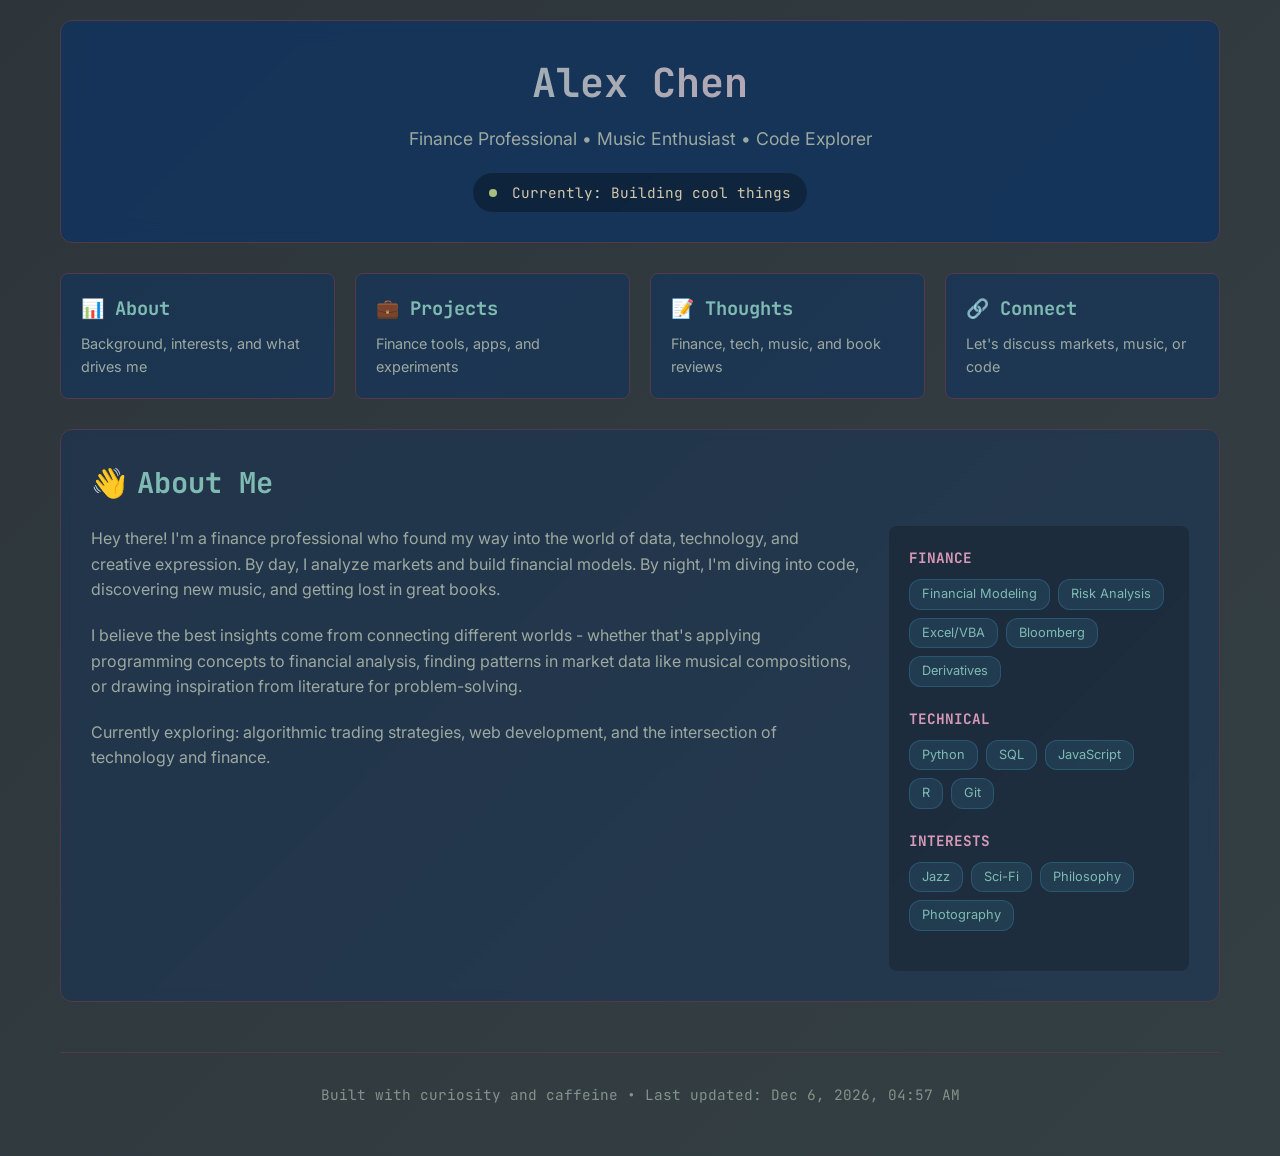
==== index.html @ 7d986c07 "Add files via upload initial test with HTML" ====
<!DOCTYPE html>

<html lang="en">
<head>
<meta charset="utf-8"/>
<meta content="width=device-width, initial-scale=1.0" name="viewport"/>
<title>Alex Chen • Digital Portfolio</title>
<style>
        @import url('https://fonts.googleapis.com/css2?family=JetBrains+Mono:wght@400;500;700&family=Inter:wght@300;400;500;600&display=swap');
        
        :root {
            --bg-primary: #2d353b;
            --bg-secondary: #343f44;
            --bg-card: #3d484d;
            --accent-blue: #7fbbb3;
            --accent-purple: #d699b6;
            --accent-green: #a7c080;
            --text-primary: #d3c6aa;
            --text-secondary: #9da9a0;
            --text-muted: #859289;
            --border: #543a48;
        }

        * {
            margin: 0;
            padding: 0;
            box-sizing: border-box;
        }

        body {
            font-family: 'Inter', sans-serif;
            background: linear-gradient(135deg, var(--bg-primary) 0%, var(--bg-secondary) 100%);
            color: var(--text-primary);
            line-height: 1.6;
            min-height: 100vh;
        }

        .container {
            max-width: 1200px;
            margin: 0 auto;
            padding: 20px;
        }

        .header {
            background: rgba(15, 52, 96, 0.8);
            backdrop-filter: blur(10px);
            border: 1px solid var(--border);
            border-radius: 12px;
            padding: 30px;
            margin-bottom: 30px;
            text-align: center;
            position: relative;
            overflow: hidden;
        }

        .header::before {
            content: '';
            position: absolute;
            top: 0;
            left: -100%;
            width: 100%;
            height: 2px;
            background: linear-gradient(90deg, transparent, var(--accent-blue), transparent);
            animation: scan 3s linear infinite;
        }

        @keyframes scan {
            0% { left: -100%; }
            100% { left: 100%; }
        }

        .header h1 {
            font-family: 'JetBrains Mono', monospace;
            font-size: 2.5rem;
            font-weight: 700;
            margin-bottom: 10px;
            background: linear-gradient(45deg, var(--accent-blue), var(--accent-purple));
            -webkit-background-clip: text;
            -webkit-text-fill-color: transparent;
            background-clip: text;
        }

        .tagline {
            font-size: 1.1rem;
            color: var(--text-secondary);
            margin-bottom: 20px;
        }

        .status-bar {
            display: inline-flex;
            align-items: center;
            gap: 15px;
            background: rgba(0, 0, 0, 0.3);
            padding: 8px 16px;
            border-radius: 20px;
            font-family: 'JetBrains Mono', monospace;
            font-size: 0.9rem;
        }

        .status-dot {
            width: 8px;
            height: 8px;
            border-radius: 50%;
            background: var(--accent-green);
            animation: pulse 2s infinite;
        }

        @keyframes pulse {
            0%, 100% { opacity: 1; }
            50% { opacity: 0.5; }
        }

        .nav-grid {
            display: grid;
            grid-template-columns: repeat(auto-fit, minmax(200px, 1fr));
            gap: 20px;
            margin-bottom: 30px;
        }

        .nav-card {
            background: rgba(15, 52, 96, 0.6);
            border: 1px solid var(--border);
            border-radius: 8px;
            padding: 20px;
            cursor: pointer;
            transition: all 0.3s ease;
            position: relative;
            overflow: hidden;
        }

        .nav-card::before {
            content: '';
            position: absolute;
            top: 0;
            left: 0;
            right: 0;
            height: 2px;
            background: var(--accent-blue);
            transform: scaleX(0);
            transition: transform 0.3s ease;
        }

        .nav-card:hover {
            transform: translateY(-2px);
            border-color: var(--accent-blue);
            box-shadow: 0 8px 25px rgba(79, 195, 247, 0.15);
        }

        .nav-card:hover::before {
            transform: scaleX(1);
        }

        .nav-card h3 {
            font-family: 'JetBrains Mono', monospace;
            color: var(--accent-blue);
            margin-bottom: 8px;
            display: flex;
            align-items: center;
            gap: 8px;
        }

        .nav-card p {
            color: var(--text-secondary);
            font-size: 0.9rem;
        }

        .content-section {
            background: rgba(15, 52, 96, 0.4);
            border: 1px solid var(--border);
            border-radius: 12px;
            padding: 30px;
            margin-bottom: 30px;
            backdrop-filter: blur(5px);
        }

        .section-title {
            font-family: 'JetBrains Mono', monospace;
            font-size: 1.8rem;
            color: var(--accent-blue);
            margin-bottom: 20px;
            display: flex;
            align-items: center;
            gap: 10px;
        }

        .about-grid {
            display: grid;
            grid-template-columns: 1fr 300px;
            gap: 30px;
            align-items: start;
        }

        .about-text {
            color: var(--text-secondary);
            margin-bottom: 20px;
        }

        .skills-section {
            background: rgba(0, 0, 0, 0.2);
            border-radius: 8px;
            padding: 20px;
        }

        .skills-category {
            margin-bottom: 20px;
        }

        .skills-category h4 {
            color: var(--accent-purple);
            font-family: 'JetBrains Mono', monospace;
            margin-bottom: 10px;
            font-size: 0.9rem;
        }

        .skill-tags {
            display: flex;
            flex-wrap: wrap;
            gap: 8px;
        }

        .skill-tag {
            background: rgba(79, 195, 247, 0.1);
            color: var(--accent-blue);
            padding: 4px 12px;
            border-radius: 12px;
            font-size: 0.8rem;
            border: 1px solid rgba(79, 195, 247, 0.2);
        }

        .projects-grid {
            display: grid;
            grid-template-columns: repeat(auto-fit, minmax(350px, 1fr));
            gap: 25px;
        }

        .project-card {
            background: rgba(0, 0, 0, 0.3);
            border: 1px solid var(--border);
            border-radius: 8px;
            padding: 25px;
            transition: all 0.3s ease;
            position: relative;
        }

        .project-card:hover {
            border-color: var(--accent-purple);
            transform: translateY(-3px);
            box-shadow: 0 10px 30px rgba(156, 39, 176, 0.1);
        }

        .project-header {
            display: flex;
            justify-content: space-between;
            align-items: flex-start;
            margin-bottom: 15px;
        }

        .project-title {
            font-family: 'JetBrains Mono', monospace;
            color: var(--text-primary);
            font-size: 1.2rem;
            margin-bottom: 5px;
        }

        .project-type {
            background: var(--accent-purple);
            color: white;
            padding: 2px 8px;
            border-radius: 4px;
            font-size: 0.7rem;
            font-weight: 500;
        }

        .project-desc {
            color: var(--text-secondary);
            margin-bottom: 15px;
            font-size: 0.95rem;
        }

        .project-tech {
            display: flex;
            flex-wrap: wrap;
            gap: 6px;
        }

        .tech-tag {
            background: rgba(76, 175, 80, 0.1);
            color: var(--accent-green);
            padding: 2px 8px;
            border-radius: 4px;
            font-size: 0.75rem;
            font-family: 'JetBrains Mono', monospace;
        }

        .blog-posts {
            display: flex;
            flex-direction: column;
            gap: 20px;
        }

        .blog-post {
            background: rgba(0, 0, 0, 0.2);
            border-left: 3px solid var(--accent-blue);
            padding: 20px;
            border-radius: 0 8px 8px 0;
            transition: all 0.3s ease;
        }

        .blog-post:hover {
            background: rgba(0, 0, 0, 0.3);
            border-left-color: var(--accent-purple);
        }

        .blog-meta {
            display: flex;
            justify-content: space-between;
            align-items: center;
            margin-bottom: 10px;
        }

        .blog-date {
            font-family: 'JetBrains Mono', monospace;
            color: var(--text-muted);
            font-size: 0.8rem;
        }

        .blog-category {
            background: rgba(79, 195, 247, 0.1);
            color: var(--accent-blue);
            padding: 2px 8px;
            border-radius: 4px;
            font-size: 0.7rem;
        }

        .blog-title {
            color: var(--text-primary);
            font-size: 1.1rem;
            margin-bottom: 8px;
        }

        .blog-excerpt {
            color: var(--text-secondary);
            font-size: 0.9rem;
        }

        .contact-grid {
            display: grid;
            grid-template-columns: repeat(auto-fit, minmax(250px, 1fr));
            gap: 20px;
        }

        .contact-card {
            background: rgba(0, 0, 0, 0.2);
            border: 1px solid var(--border);
            border-radius: 8px;
            padding: 20px;
            text-align: center;
            transition: all 0.3s ease;
        }

        .contact-card:hover {
            border-color: var(--accent-blue);
            transform: translateY(-2px);
        }

        .contact-icon {
            font-size: 2rem;
            margin-bottom: 10px;
        }

        .contact-card h4 {
            color: var(--accent-blue);
            margin-bottom: 8px;
        }

        .contact-card p {
            color: var(--text-secondary);
            font-size: 0.9rem;
        }

        .footer {
            text-align: center;
            padding: 30px;
            border-top: 1px solid var(--border);
            margin-top: 50px;
        }

        .footer-text {
            color: var(--text-muted);
            font-family: 'JetBrains Mono', monospace;
            font-size: 0.9rem;
        }

        .update-instructions {
            background: rgba(79, 195, 247, 0.05);
            border: 1px dashed var(--accent-blue);
            border-radius: 8px;
            padding: 20px;
            margin-top: 20px;
        }

        .update-instructions h4 {
            color: var(--accent-blue);
            margin-bottom: 10px;
            font-family: 'JetBrains Mono', monospace;
        }

        .update-instructions p {
            color: var(--text-secondary);
            font-size: 0.9rem;
            line-height: 1.5;
        }

        @media (max-width: 768px) {
            .header h1 {
                font-size: 2rem;
            }
            
            .about-grid {
                grid-template-columns: 1fr;
            }
            
            .nav-grid {
                grid-template-columns: 1fr;
            }
            
            .projects-grid {
                grid-template-columns: 1fr;
            }
            
            .contact-grid {
                grid-template-columns: 1fr;
            }
        }
    </style>
</head>
<body>
<div class="container">
<header class="header">
<h1>Alex Chen</h1>
<p class="tagline">Finance Professional • Music Enthusiast • Code Explorer</p>
<div class="status-bar">
<div class="status-dot"></div>
<span>Currently: Building cool things</span>
</div>
</header>
<nav class="nav-grid">
<div class="nav-card" onclick="showSection('about')">
<h3>📊 About</h3>
<p>Background, interests, and what drives me</p>
</div>
<div class="nav-card" onclick="showSection('projects')">
<h3>💼 Projects</h3>
<p>Finance tools, apps, and experiments</p>
</div>
<div class="nav-card" onclick="showSection('blog')">
<h3>📝 Thoughts</h3>
<p>Finance, tech, music, and book reviews</p>
</div>
<div class="nav-card" onclick="showSection('contact')">
<h3>🔗 Connect</h3>
<p>Let's discuss markets, music, or code</p>
</div>
</nav>
<section class="content-section" id="about">
<h2 class="section-title">
<span>👋</span> About Me
            </h2>
<div class="about-grid">
<div>
<p class="about-text">
                        Hey there! I'm a finance professional who found my way into the world of data, 
                        technology, and creative expression. By day, I analyze markets and build financial models. 
                        By night, I'm diving into code, discovering new music, and getting lost in great books.
                    </p>
<p class="about-text">
                        I believe the best insights come from connecting different worlds - whether that's 
                        applying programming concepts to financial analysis, finding patterns in market data 
                        like musical compositions, or drawing inspiration from literature for problem-solving.
                    </p>
<p class="about-text">
                        Currently exploring: algorithmic trading strategies, web development, 
                        and the intersection of technology and finance.
                    </p>
</div>
<div class="skills-section">
<div class="skills-category">
<h4>FINANCE</h4>
<div class="skill-tags">
<span class="skill-tag">Financial Modeling</span>
<span class="skill-tag">Risk Analysis</span>
<span class="skill-tag">Excel/VBA</span>
<span class="skill-tag">Bloomberg</span>
<span class="skill-tag">Derivatives</span>
</div>
</div>
<div class="skills-category">
<h4>TECHNICAL</h4>
<div class="skill-tags">
<span class="skill-tag">Python</span>
<span class="skill-tag">SQL</span>
<span class="skill-tag">JavaScript</span>
<span class="skill-tag">R</span>
<span class="skill-tag">Git</span>
</div>
</div>
<div class="skills-category">
<h4>INTERESTS</h4>
<div class="skill-tags">
<span class="skill-tag">Jazz</span>
<span class="skill-tag">Sci-Fi</span>
<span class="skill-tag">Philosophy</span>
<span class="skill-tag">Photography</span>
</div>
</div>
</div>
</div>
</section>
<section class="content-section" id="projects" style="display: none;">
<h2 class="section-title">
<span>🚀</span> Projects
            </h2>
<div class="projects-grid">
<div class="project-card">
<div class="project-header">
<div>
<h3 class="project-title">Portfolio Optimizer</h3>
<div class="project-type">FINANCE</div>
</div>
</div>
<p class="project-desc">
                        Modern portfolio theory implementation with Monte Carlo simulation. 
                        Helps optimize asset allocation based on risk tolerance and return expectations.
                    </p>
<div class="project-tech">
<span class="tech-tag">Python</span>
<span class="tech-tag">NumPy</span>
<span class="tech-tag">Pandas</span>
<span class="tech-tag">Plotly</span>
</div>
</div>
<div class="project-card">
<div class="project-header">
<div>
<h3 class="project-title">Market Sentiment Tracker</h3>
<div class="project-type">DATA</div>
</div>
</div>
<p class="project-desc">
                        Real-time sentiment analysis of financial news and social media. 
                        Correlates sentiment scores with market movements for trading insights.
                    </p>
<div class="project-tech">
<span class="tech-tag">Python</span>
<span class="tech-tag">NLP</span>
<span class="tech-tag">APIs</span>
<span class="tech-tag">Dashboard</span>
</div>
</div>
<div class="project-card">
<div class="project-header">
<div>
<h3 class="project-title">Reading List Manager</h3>
<div class="project-type">WEB</div>
</div>
</div>
<p class="project-desc">
                        Personal web app to track books, take notes, and discover new reads. 
                        Features reading progress tracking and personalized recommendations.
                    </p>
<div class="project-tech">
<span class="tech-tag">JavaScript</span>
<span class="tech-tag">Node.js</span>
<span class="tech-tag">MongoDB</span>
<span class="tech-tag">React</span>
</div>
</div>
</div>
<div class="update-instructions">
<h4>Adding New Projects</h4>
<p>
                    To add projects: Copy a project-card div, update the title, type, description, 
                    and tech tags. Consider adding GitHub links or live demo URLs. 
                    Use project types like FINANCE, DATA, WEB, MOBILE, etc.
                </p>
</div>
</section>
<section class="content-section" id="blog" style="display: none;">
<h2 class="section-title">
<span>💭</span> Recent Thoughts
            </h2>
<div class="blog-posts">
<a href="posts/post-1.html" style="text-decoration:none; color:inherit;"><article class="blog-post">
<div class="blog-meta">
<span class="blog-date">2024.01.15</span>
<span class="blog-category">FINANCE</span>
</div>
<h3 class="blog-title">The Algorithmic Symphony: Finding Music in Market Data</h3>
<p class="blog-excerpt">
                        Exploring the surprising parallels between musical composition and market analysis. 
                        How rhythm, harmony, and improvisation concepts apply to trading strategies...
                    </p>
</article></a>
<a href="posts/post-2.html" style="text-decoration:none; color:inherit;"><article class="blog-post">
<div class="blog-meta">
<span class="blog-date">2024.01.08</span>
<span class="blog-category">BOOKS</span>
</div>
<h3 class="blog-title">Book Review: "The Quants" by Scott Patterson</h3>
<p class="blog-excerpt">
                        A fascinating dive into the world of quantitative finance. Patterson masterfully 
                        chronicles how mathematical models revolutionized Wall Street...
                    </p>
</article></a>
<a href="posts/post-3.html" style="text-decoration:none; color:inherit;"><article class="blog-post">
<div class="blog-meta">
<span class="blog-date">2024.01.01</span>
<span class="blog-category">TECH</span>
</div>
<h3 class="blog-title">Learning to Code: A Finance Professional's Journey</h3>
<p class="blog-excerpt">
                        Reflections on transitioning from Excel macros to Python scripts. 
                        The challenges, breakthroughs, and unexpected joys of programming...
                    </p>
</article></a>
</div>
<div class="update-instructions">
<h4>Adding Blog Posts</h4>
<p>
                    To add posts: Copy a blog-post article, update the date, category, title, and excerpt. 
                    Use categories like FINANCE, TECH, BOOKS, MUSIC, etc. Consider linking to full articles 
                    on Medium, LinkedIn, or your own blog platform.
                </p>
</div>
</section>
<section class="content-section" id="contact" style="display: none;">
<h2 class="section-title">
<span>📬</span> Let's Connect
            </h2>
<p style="color: var(--text-secondary); margin-bottom: 30px; text-align: center;">
                Always interested in discussing markets, sharing book recommendations, 
                or collaborating on interesting projects.
            </p>
<div class="contact-grid">
<div class="contact-card">
<div class="contact-icon">💼</div>
<h4>LinkedIn</h4>
<p>Professional network and career updates</p>
</div>
<div class="contact-card">
<div class="contact-icon">🐙</div>
<h4>GitHub</h4>
<p>Code repositories and open source projects</p>
</div>
</div>
<div class="update-instructions">
<h4>Update Contact Links</h4>
<p>
                    Add your actual contact information by wrapping each contact-card in an anchor tag 
                    or adding click handlers. Replace placeholder text with your real profiles and 
                    contact methods.
                </p>
</div>
</section>
<footer class="footer">
<p class="footer-text">
                Built with curiosity and caffeine • Last updated: <span id="lastUpdated"></span>
</p>
</footer>
</div>
<script>
        function showSection(sectionName) {
            // Hide all sections
            const sections = document.querySelectorAll('.content-section');
            sections.forEach(section => {
                section.style.display = 'none';
            });
            
            // Show selected section
            document.getElementById(sectionName).style.display = 'block';
            
            // Update URL hash without scrolling
            history.pushState(null, null, `#${sectionName}`);
        }

        function updateTimestamp() {
            const now = new Date();
            const options = { 
                year: 'numeric', 
                month: 'short', 
                day: 'numeric',
                hour: '2-digit',
                minute: '2-digit'
            };
            document.getElementById('lastUpdated').textContent = now.toLocaleDateString('en-US', options);
        }

        // Initialize
        document.addEventListener('DOMContentLoaded', () => {
            updateTimestamp();
            
            // Show section based on URL hash or default to about
            const hash = window.location.hash.slice(1);
            const validSections = ['about', 'projects', 'blog', 'contact'];
            const section = validSections.includes(hash) ? hash : 'about';
            showSection(section);
        });

        // Handle browser back/forward
        window.addEventListener('popstate', () => {
            const hash = window.location.hash.slice(1);
            const validSections = ['about', 'projects', 'blog', 'contact'];
            const section = validSections.includes(hash) ? hash : 'about';
            showSection(section);
        });
    </script>
</body>
</html>
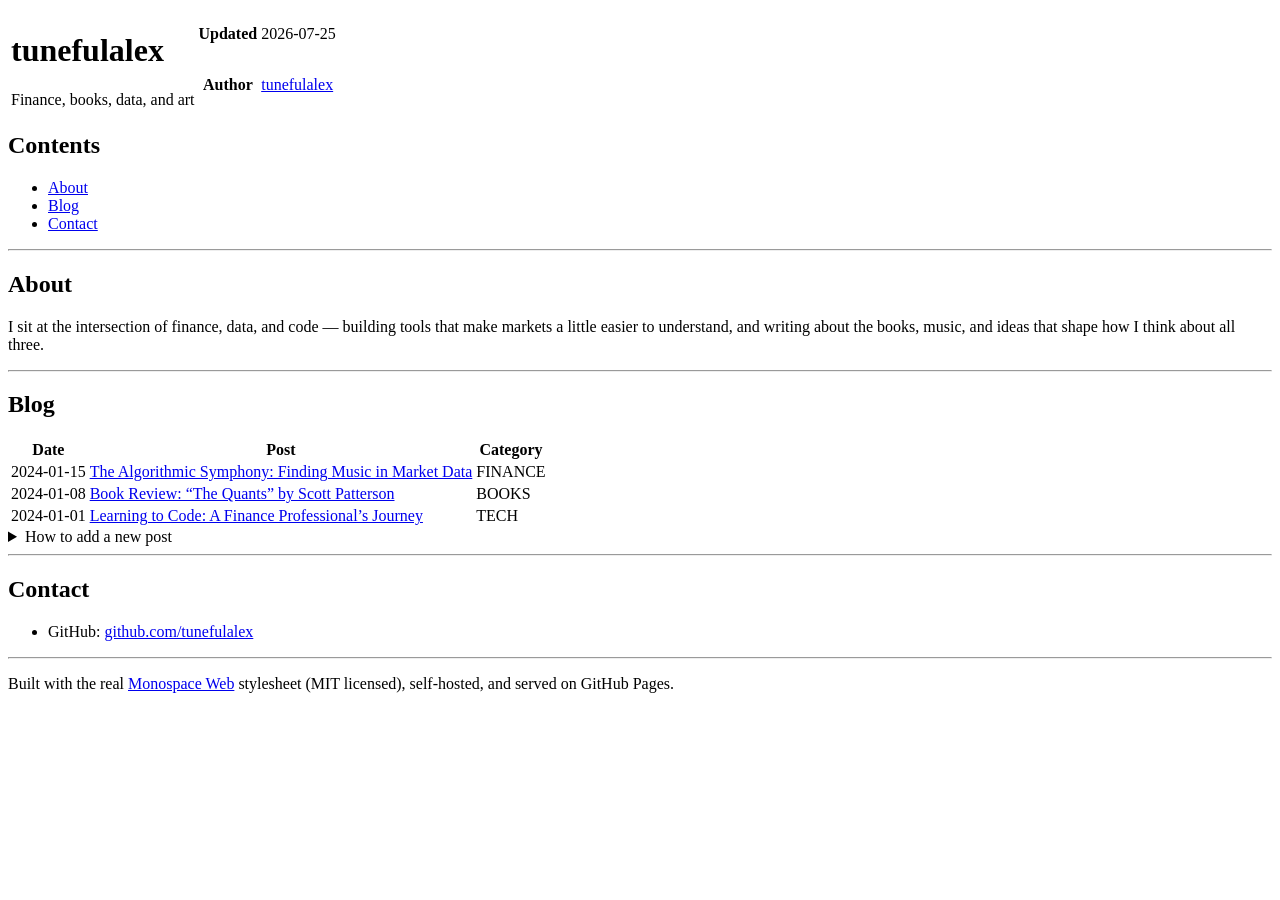
==== commit 74f2b926: "Add files via upload" ====
--- a/index.html
+++ b/index.html
@@ -1,718 +1,102 @@
-<!DOCTYPE html>
-
+<!doctype html>
 <html lang="en">
 <head>
-<meta charset="utf-8"/>
-<meta content="width=device-width, initial-scale=1.0" name="viewport"/>
-<title>Alex Chen • Digital Portfolio</title>
-<style>
-        @import url('https://fonts.googleapis.com/css2?family=JetBrains+Mono:wght@400;500;700&family=Inter:wght@300;400;500;600&display=swap');
-        
-        :root {
-            --bg-primary: #2d353b;
-            --bg-secondary: #343f44;
-            --bg-card: #3d484d;
-            --accent-blue: #7fbbb3;
-            --accent-purple: #d699b6;
-            --accent-green: #a7c080;
-            --text-primary: #d3c6aa;
-            --text-secondary: #9da9a0;
-            --text-muted: #859289;
-            --border: #543a48;
-        }
-
-        * {
-            margin: 0;
-            padding: 0;
-            box-sizing: border-box;
-        }
-
-        body {
-            font-family: 'Inter', sans-serif;
-            background: linear-gradient(135deg, var(--bg-primary) 0%, var(--bg-secondary) 100%);
-            color: var(--text-primary);
-            line-height: 1.6;
-            min-height: 100vh;
-        }
-
-        .container {
-            max-width: 1200px;
-            margin: 0 auto;
-            padding: 20px;
-        }
-
-        .header {
-            background: rgba(15, 52, 96, 0.8);
-            backdrop-filter: blur(10px);
-            border: 1px solid var(--border);
-            border-radius: 12px;
-            padding: 30px;
-            margin-bottom: 30px;
-            text-align: center;
-            position: relative;
-            overflow: hidden;
-        }
-
-        .header::before {
-            content: '';
-            position: absolute;
-            top: 0;
-            left: -100%;
-            width: 100%;
-            height: 2px;
-            background: linear-gradient(90deg, transparent, var(--accent-blue), transparent);
-            animation: scan 3s linear infinite;
-        }
-
-        @keyframes scan {
-            0% { left: -100%; }
-            100% { left: 100%; }
-        }
-
-        .header h1 {
-            font-family: 'JetBrains Mono', monospace;
-            font-size: 2.5rem;
-            font-weight: 700;
-            margin-bottom: 10px;
-            background: linear-gradient(45deg, var(--accent-blue), var(--accent-purple));
-            -webkit-background-clip: text;
-            -webkit-text-fill-color: transparent;
-            background-clip: text;
-        }
-
-        .tagline {
-            font-size: 1.1rem;
-            color: var(--text-secondary);
-            margin-bottom: 20px;
-        }
-
-        .status-bar {
-            display: inline-flex;
-            align-items: center;
-            gap: 15px;
-            background: rgba(0, 0, 0, 0.3);
-            padding: 8px 16px;
-            border-radius: 20px;
-            font-family: 'JetBrains Mono', monospace;
-            font-size: 0.9rem;
-        }
-
-        .status-dot {
-            width: 8px;
-            height: 8px;
-            border-radius: 50%;
-            background: var(--accent-green);
-            animation: pulse 2s infinite;
-        }
-
-        @keyframes pulse {
-            0%, 100% { opacity: 1; }
-            50% { opacity: 0.5; }
-        }
-
-        .nav-grid {
-            display: grid;
-            grid-template-columns: repeat(auto-fit, minmax(200px, 1fr));
-            gap: 20px;
-            margin-bottom: 30px;
-        }
-
-        .nav-card {
-            background: rgba(15, 52, 96, 0.6);
-            border: 1px solid var(--border);
-            border-radius: 8px;
-            padding: 20px;
-            cursor: pointer;
-            transition: all 0.3s ease;
-            position: relative;
-            overflow: hidden;
-        }
-
-        .nav-card::before {
-            content: '';
-            position: absolute;
-            top: 0;
-            left: 0;
-            right: 0;
-            height: 2px;
-            background: var(--accent-blue);
-            transform: scaleX(0);
-            transition: transform 0.3s ease;
-        }
-
-        .nav-card:hover {
-            transform: translateY(-2px);
-            border-color: var(--accent-blue);
-            box-shadow: 0 8px 25px rgba(79, 195, 247, 0.15);
-        }
-
-        .nav-card:hover::before {
-            transform: scaleX(1);
-        }
-
-        .nav-card h3 {
-            font-family: 'JetBrains Mono', monospace;
-            color: var(--accent-blue);
-            margin-bottom: 8px;
-            display: flex;
-            align-items: center;
-            gap: 8px;
-        }
-
-        .nav-card p {
-            color: var(--text-secondary);
-            font-size: 0.9rem;
-        }
-
-        .content-section {
-            background: rgba(15, 52, 96, 0.4);
-            border: 1px solid var(--border);
-            border-radius: 12px;
-            padding: 30px;
-            margin-bottom: 30px;
-            backdrop-filter: blur(5px);
-        }
-
-        .section-title {
-            font-family: 'JetBrains Mono', monospace;
-            font-size: 1.8rem;
-            color: var(--accent-blue);
-            margin-bottom: 20px;
-            display: flex;
-            align-items: center;
-            gap: 10px;
-        }
-
-        .about-grid {
-            display: grid;
-            grid-template-columns: 1fr 300px;
-            gap: 30px;
-            align-items: start;
-        }
-
-        .about-text {
-            color: var(--text-secondary);
-            margin-bottom: 20px;
-        }
-
-        .skills-section {
-            background: rgba(0, 0, 0, 0.2);
-            border-radius: 8px;
-            padding: 20px;
-        }
-
-        .skills-category {
-            margin-bottom: 20px;
-        }
-
-        .skills-category h4 {
-            color: var(--accent-purple);
-            font-family: 'JetBrains Mono', monospace;
-            margin-bottom: 10px;
-            font-size: 0.9rem;
-        }
-
-        .skill-tags {
-            display: flex;
-            flex-wrap: wrap;
-            gap: 8px;
-        }
-
-        .skill-tag {
-            background: rgba(79, 195, 247, 0.1);
-            color: var(--accent-blue);
-            padding: 4px 12px;
-            border-radius: 12px;
-            font-size: 0.8rem;
-            border: 1px solid rgba(79, 195, 247, 0.2);
-        }
-
-        .projects-grid {
-            display: grid;
-            grid-template-columns: repeat(auto-fit, minmax(350px, 1fr));
-            gap: 25px;
-        }
-
-        .project-card {
-            background: rgba(0, 0, 0, 0.3);
-            border: 1px solid var(--border);
-            border-radius: 8px;
-            padding: 25px;
-            transition: all 0.3s ease;
-            position: relative;
-        }
-
-        .project-card:hover {
-            border-color: var(--accent-purple);
-            transform: translateY(-3px);
-            box-shadow: 0 10px 30px rgba(156, 39, 176, 0.1);
-        }
-
-        .project-header {
-            display: flex;
-            justify-content: space-between;
-            align-items: flex-start;
-            margin-bottom: 15px;
-        }
-
-        .project-title {
-            font-family: 'JetBrains Mono', monospace;
-            color: var(--text-primary);
-            font-size: 1.2rem;
-            margin-bottom: 5px;
-        }
-
-        .project-type {
-            background: var(--accent-purple);
-            color: white;
-            padding: 2px 8px;
-            border-radius: 4px;
-            font-size: 0.7rem;
-            font-weight: 500;
-        }
-
-        .project-desc {
-            color: var(--text-secondary);
-            margin-bottom: 15px;
-            font-size: 0.95rem;
-        }
-
-        .project-tech {
-            display: flex;
-            flex-wrap: wrap;
-            gap: 6px;
-        }
-
-        .tech-tag {
-            background: rgba(76, 175, 80, 0.1);
-            color: var(--accent-green);
-            padding: 2px 8px;
-            border-radius: 4px;
-            font-size: 0.75rem;
-            font-family: 'JetBrains Mono', monospace;
-        }
-
-        .blog-posts {
-            display: flex;
-            flex-direction: column;
-            gap: 20px;
-        }
-
-        .blog-post {
-            background: rgba(0, 0, 0, 0.2);
-            border-left: 3px solid var(--accent-blue);
-            padding: 20px;
-            border-radius: 0 8px 8px 0;
-            transition: all 0.3s ease;
-        }
-
-        .blog-post:hover {
-            background: rgba(0, 0, 0, 0.3);
-            border-left-color: var(--accent-purple);
-        }
-
-        .blog-meta {
-            display: flex;
-            justify-content: space-between;
-            align-items: center;
-            margin-bottom: 10px;
-        }
-
-        .blog-date {
-            font-family: 'JetBrains Mono', monospace;
-            color: var(--text-muted);
-            font-size: 0.8rem;
-        }
-
-        .blog-category {
-            background: rgba(79, 195, 247, 0.1);
-            color: var(--accent-blue);
-            padding: 2px 8px;
-            border-radius: 4px;
-            font-size: 0.7rem;
-        }
-
-        .blog-title {
-            color: var(--text-primary);
-            font-size: 1.1rem;
-            margin-bottom: 8px;
-        }
-
-        .blog-excerpt {
-            color: var(--text-secondary);
-            font-size: 0.9rem;
-        }
-
-        .contact-grid {
-            display: grid;
-            grid-template-columns: repeat(auto-fit, minmax(250px, 1fr));
-            gap: 20px;
-        }
-
-        .contact-card {
-            background: rgba(0, 0, 0, 0.2);
-            border: 1px solid var(--border);
-            border-radius: 8px;
-            padding: 20px;
-            text-align: center;
-            transition: all 0.3s ease;
-        }
-
-        .contact-card:hover {
-            border-color: var(--accent-blue);
-            transform: translateY(-2px);
-        }
-
-        .contact-icon {
-            font-size: 2rem;
-            margin-bottom: 10px;
-        }
-
-        .contact-card h4 {
-            color: var(--accent-blue);
-            margin-bottom: 8px;
-        }
-
-        .contact-card p {
-            color: var(--text-secondary);
-            font-size: 0.9rem;
-        }
-
-        .footer {
-            text-align: center;
-            padding: 30px;
-            border-top: 1px solid var(--border);
-            margin-top: 50px;
-        }
-
-        .footer-text {
-            color: var(--text-muted);
-            font-family: 'JetBrains Mono', monospace;
-            font-size: 0.9rem;
-        }
-
-        .update-instructions {
-            background: rgba(79, 195, 247, 0.05);
-            border: 1px dashed var(--accent-blue);
-            border-radius: 8px;
-            padding: 20px;
-            margin-top: 20px;
-        }
-
-        .update-instructions h4 {
-            color: var(--accent-blue);
-            margin-bottom: 10px;
-            font-family: 'JetBrains Mono', monospace;
-        }
-
-        .update-instructions p {
-            color: var(--text-secondary);
-            font-size: 0.9rem;
-            line-height: 1.5;
-        }
-
-        @media (max-width: 768px) {
-            .header h1 {
-                font-size: 2rem;
-            }
-            
-            .about-grid {
-                grid-template-columns: 1fr;
-            }
-            
-            .nav-grid {
-                grid-template-columns: 1fr;
-            }
-            
-            .projects-grid {
-                grid-template-columns: 1fr;
-            }
-            
-            .contact-grid {
-                grid-template-columns: 1fr;
-            }
-        }
-    </style>
+  <meta charset="utf-8">
+  <meta name="viewport" content="width=device-width, initial-scale=1.0, user-scalable=yes">
+  <title>tunefulalex</title>
+  <link rel="stylesheet" href="vendor/reset.css">
+  <link rel="stylesheet" href="vendor/index.css">
 </head>
 <body>
-<div class="container">
-<header class="header">
-<h1>Alex Chen</h1>
-<p class="tagline">Finance Professional • Music Enthusiast • Code Explorer</p>
-<div class="status-bar">
-<div class="status-dot"></div>
-<span>Currently: Building cool things</span>
-</div>
-</header>
-<nav class="nav-grid">
-<div class="nav-card" onclick="showSection('about')">
-<h3>📊 About</h3>
-<p>Background, interests, and what drives me</p>
-</div>
-<div class="nav-card" onclick="showSection('projects')">
-<h3>💼 Projects</h3>
-<p>Finance tools, apps, and experiments</p>
-</div>
-<div class="nav-card" onclick="showSection('blog')">
-<h3>📝 Thoughts</h3>
-<p>Finance, tech, music, and book reviews</p>
-</div>
-<div class="nav-card" onclick="showSection('contact')">
-<h3>🔗 Connect</h3>
-<p>Let's discuss markets, music, or code</p>
-</div>
-</nav>
-<section class="content-section" id="about">
-<h2 class="section-title">
-<span>👋</span> About Me
-            </h2>
-<div class="about-grid">
-<div>
-<p class="about-text">
-                        Hey there! I'm a finance professional who found my way into the world of data, 
-                        technology, and creative expression. By day, I analyze markets and build financial models. 
-                        By night, I'm diving into code, discovering new music, and getting lost in great books.
-                    </p>
-<p class="about-text">
-                        I believe the best insights come from connecting different worlds - whether that's 
-                        applying programming concepts to financial analysis, finding patterns in market data 
-                        like musical compositions, or drawing inspiration from literature for problem-solving.
-                    </p>
-<p class="about-text">
-                        Currently exploring: algorithmic trading strategies, web development, 
-                        and the intersection of technology and finance.
-                    </p>
-</div>
-<div class="skills-section">
-<div class="skills-category">
-<h4>FINANCE</h4>
-<div class="skill-tags">
-<span class="skill-tag">Financial Modeling</span>
-<span class="skill-tag">Risk Analysis</span>
-<span class="skill-tag">Excel/VBA</span>
-<span class="skill-tag">Bloomberg</span>
-<span class="skill-tag">Derivatives</span>
-</div>
-</div>
-<div class="skills-category">
-<h4>TECHNICAL</h4>
-<div class="skill-tags">
-<span class="skill-tag">Python</span>
-<span class="skill-tag">SQL</span>
-<span class="skill-tag">JavaScript</span>
-<span class="skill-tag">R</span>
-<span class="skill-tag">Git</span>
-</div>
-</div>
-<div class="skills-category">
-<h4>INTERESTS</h4>
-<div class="skill-tags">
-<span class="skill-tag">Jazz</span>
-<span class="skill-tag">Sci-Fi</span>
-<span class="skill-tag">Philosophy</span>
-<span class="skill-tag">Photography</span>
-</div>
-</div>
-</div>
-</div>
-</section>
-<section class="content-section" id="projects" style="display: none;">
-<h2 class="section-title">
-<span>🚀</span> Projects
-            </h2>
-<div class="projects-grid">
-<div class="project-card">
-<div class="project-header">
-<div>
-<h3 class="project-title">Portfolio Optimizer</h3>
-<div class="project-type">FINANCE</div>
-</div>
-</div>
-<p class="project-desc">
-                        Modern portfolio theory implementation with Monte Carlo simulation. 
-                        Helps optimize asset allocation based on risk tolerance and return expectations.
-                    </p>
-<div class="project-tech">
-<span class="tech-tag">Python</span>
-<span class="tech-tag">NumPy</span>
-<span class="tech-tag">Pandas</span>
-<span class="tech-tag">Plotly</span>
-</div>
-</div>
-<div class="project-card">
-<div class="project-header">
-<div>
-<h3 class="project-title">Market Sentiment Tracker</h3>
-<div class="project-type">DATA</div>
-</div>
-</div>
-<p class="project-desc">
-                        Real-time sentiment analysis of financial news and social media. 
-                        Correlates sentiment scores with market movements for trading insights.
-                    </p>
-<div class="project-tech">
-<span class="tech-tag">Python</span>
-<span class="tech-tag">NLP</span>
-<span class="tech-tag">APIs</span>
-<span class="tech-tag">Dashboard</span>
-</div>
-</div>
-<div class="project-card">
-<div class="project-header">
-<div>
-<h3 class="project-title">Reading List Manager</h3>
-<div class="project-type">WEB</div>
-</div>
-</div>
-<p class="project-desc">
-                        Personal web app to track books, take notes, and discover new reads. 
-                        Features reading progress tracking and personalized recommendations.
-                    </p>
-<div class="project-tech">
-<span class="tech-tag">JavaScript</span>
-<span class="tech-tag">Node.js</span>
-<span class="tech-tag">MongoDB</span>
-<span class="tech-tag">React</span>
-</div>
-</div>
-</div>
-<div class="update-instructions">
-<h4>Adding New Projects</h4>
+
+<table class="header">
+  <tr>
+    <td colspan="2" rowspan="2" class="width-auto">
+      <h1 class="title">tunefulalex</h1>
+      <span class="subtitle">Finance, books, data, and art</span>
+    </td>
+    <th>Updated</th>
+    <td class="width-min"><time>2026-07-25</time></td>
+  </tr>
+  <tr>
+    <th>Author</th>
+    <td class="width-min"><a href="https://github.com/tunefulalex">tunefulalex</a></td>
+  </tr>
+</table>
+
+<label class="debug-toggle-label" style="display:none"><input type="checkbox" class="debug-toggle"> Debug mode</label>
+
+<h2 id="contents">Contents</h2>
+
+<ul>
+  <li><a href="#about">About</a></li>
+  <li><a href="#blog">Blog</a></li>
+  <li><a href="#contact">Contact</a></li>
+</ul>
+
+<hr>
+
+<h2 id="about">About</h2>
+
 <p>
-                    To add projects: Copy a project-card div, update the title, type, description, 
-                    and tech tags. Consider adding GitHub links or live demo URLs. 
-                    Use project types like FINANCE, DATA, WEB, MOBILE, etc.
-                </p>
-</div>
-</section>
-<section class="content-section" id="blog" style="display: none;">
-<h2 class="section-title">
-<span>💭</span> Recent Thoughts
-            </h2>
-<div class="blog-posts">
-<a href="posts/post-1.html" style="text-decoration:none; color:inherit;"><article class="blog-post">
-<div class="blog-meta">
-<span class="blog-date">2024.01.15</span>
-<span class="blog-category">FINANCE</span>
-</div>
-<h3 class="blog-title">The Algorithmic Symphony: Finding Music in Market Data</h3>
-<p class="blog-excerpt">
-                        Exploring the surprising parallels between musical composition and market analysis. 
-                        How rhythm, harmony, and improvisation concepts apply to trading strategies...
-                    </p>
-</article></a>
-<a href="posts/post-2.html" style="text-decoration:none; color:inherit;"><article class="blog-post">
-<div class="blog-meta">
-<span class="blog-date">2024.01.08</span>
-<span class="blog-category">BOOKS</span>
-</div>
-<h3 class="blog-title">Book Review: "The Quants" by Scott Patterson</h3>
-<p class="blog-excerpt">
-                        A fascinating dive into the world of quantitative finance. Patterson masterfully 
-                        chronicles how mathematical models revolutionized Wall Street...
-                    </p>
-</article></a>
-<a href="posts/post-3.html" style="text-decoration:none; color:inherit;"><article class="blog-post">
-<div class="blog-meta">
-<span class="blog-date">2024.01.01</span>
-<span class="blog-category">TECH</span>
-</div>
-<h3 class="blog-title">Learning to Code: A Finance Professional's Journey</h3>
-<p class="blog-excerpt">
-                        Reflections on transitioning from Excel macros to Python scripts. 
-                        The challenges, breakthroughs, and unexpected joys of programming...
-                    </p>
-</article></a>
-</div>
-<div class="update-instructions">
-<h4>Adding Blog Posts</h4>
+  I sit at the intersection of finance, data, and code &mdash; building
+  tools that make markets a little easier to understand, and writing
+  about the books, music, and ideas that shape how I think about all
+  three.
+</p>
+
+<hr>
+
+<h2 id="blog">Blog</h2>
+
+<table>
+  <tr>
+    <th>Date</th>
+    <th class="width-auto">Post</th>
+    <th>Category</th>
+  </tr>
+  <tr>
+    <td>2024-01-15</td>
+    <td><a href="posts/post-1.html">The Algorithmic Symphony: Finding Music in Market Data</a></td>
+    <td>FINANCE</td>
+  </tr>
+  <tr>
+    <td>2024-01-08</td>
+    <td><a href="posts/post-2.html">Book Review: &ldquo;The Quants&rdquo; by Scott Patterson</a></td>
+    <td>BOOKS</td>
+  </tr>
+  <tr>
+    <td>2024-01-01</td>
+    <td><a href="posts/post-3.html">Learning to Code: A Finance Professional&rsquo;s Journey</a></td>
+    <td>TECH</td>
+  </tr>
+</table>
+
+<details>
+  <summary>How to add a new post</summary>
+  <p>
+    Copy <code>posts/post-template.html</code>, rename it, fill in the title, date,
+    category, and body text, then add a row above with its date, title/link, and
+    category.
+  </p>
+</details>
+
+<hr>
+
+<h2 id="contact">Contact</h2>
+
+<ul>
+  <li>GitHub: <a href="https://github.com/tunefulalex">github.com/tunefulalex</a></li>
+</ul>
+
+<hr>
+
 <p>
-                    To add posts: Copy a blog-post article, update the date, category, title, and excerpt. 
-                    Use categories like FINANCE, TECH, BOOKS, MUSIC, etc. Consider linking to full articles 
-                    on Medium, LinkedIn, or your own blog platform.
-                </p>
-</div>
-</section>
-<section class="content-section" id="contact" style="display: none;">
-<h2 class="section-title">
-<span>📬</span> Let's Connect
-            </h2>
-<p style="color: var(--text-secondary); margin-bottom: 30px; text-align: center;">
-                Always interested in discussing markets, sharing book recommendations, 
-                or collaborating on interesting projects.
-            </p>
-<div class="contact-grid">
-<div class="contact-card">
-<div class="contact-icon">💼</div>
-<h4>LinkedIn</h4>
-<p>Professional network and career updates</p>
-</div>
-<div class="contact-card">
-<div class="contact-icon">🐙</div>
-<h4>GitHub</h4>
-<p>Code repositories and open source projects</p>
-</div>
-</div>
-<div class="update-instructions">
-<h4>Update Contact Links</h4>
-<p>
-                    Add your actual contact information by wrapping each contact-card in an anchor tag 
-                    or adding click handlers. Replace placeholder text with your real profiles and 
-                    contact methods.
-                </p>
-</div>
-</section>
-<footer class="footer">
-<p class="footer-text">
-                Built with curiosity and caffeine • Last updated: <span id="lastUpdated"></span>
+  Built with the real <a href="https://github.com/owickstrom/the-monospace-web">Monospace Web</a>
+  stylesheet (MIT licensed), self-hosted, and served on GitHub Pages.
 </p>
-</footer>
-</div>
-<script>
-        function showSection(sectionName) {
-            // Hide all sections
-            const sections = document.querySelectorAll('.content-section');
-            sections.forEach(section => {
-                section.style.display = 'none';
-            });
-            
-            // Show selected section
-            document.getElementById(sectionName).style.display = 'block';
-            
-            // Update URL hash without scrolling
-            history.pushState(null, null, `#${sectionName}`);
-        }
 
-        function updateTimestamp() {
-            const now = new Date();
-            const options = { 
-                year: 'numeric', 
-                month: 'short', 
-                day: 'numeric',
-                hour: '2-digit',
-                minute: '2-digit'
-            };
-            document.getElementById('lastUpdated').textContent = now.toLocaleDateString('en-US', options);
-        }
-
-        // Initialize
-        document.addEventListener('DOMContentLoaded', () => {
-            updateTimestamp();
-            
-            // Show section based on URL hash or default to about
-            const hash = window.location.hash.slice(1);
-            const validSections = ['about', 'projects', 'blog', 'contact'];
-            const section = validSections.includes(hash) ? hash : 'about';
-            showSection(section);
-        });
-
-        // Handle browser back/forward
-        window.addEventListener('popstate', () => {
-            const hash = window.location.hash.slice(1);
-            const validSections = ['about', 'projects', 'blog', 'contact'];
-            const section = validSections.includes(hash) ? hash : 'about';
-            showSection(section);
-        });
-    </script>
+<div class="debug-grid"></div>
+<script src="vendor/index.js"></script>
 </body>
 </html>
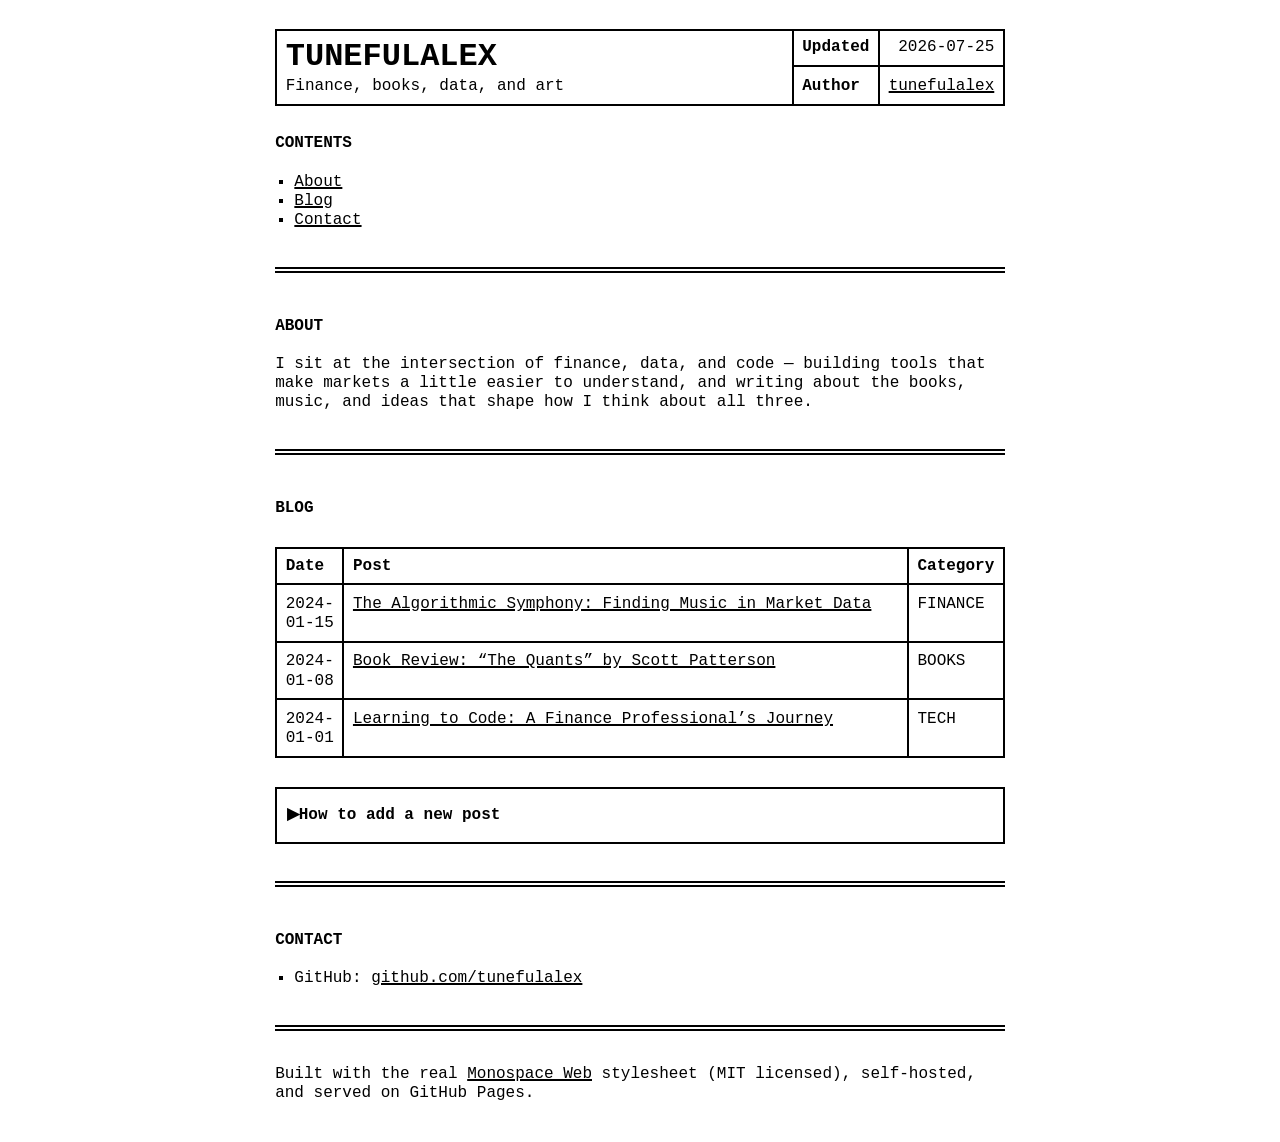
==== commit 867cd35d: "Add files via upload" ====
--- a/index.html
+++ b/index.html
@@ -6,6 +6,7 @@
   <title>tunefulalex</title>
   <link rel="stylesheet" href="vendor/reset.css">
   <link rel="stylesheet" href="vendor/index.css">
+  <link rel="stylesheet" href="custom.css">
 </head>
 <body>
 
--- a/vendor/index.css
+++ b/vendor/index.css
@@ -0,0 +1,467 @@
+/**
+ * By Oskar Wickström
+ * Licensed under the MIT License (https://github.com/owickstrom/the-monospace-web/blob/main/LICENSE.md)
+ **/
+@import url('https://fonts.cdnfonts.com/css/jetbrains-mono-2');
+
+:root {
+  --font-family: "JetBrains Mono", monospace;
+  --line-height: 1.20rem;
+  --border-thickness: 2px;
+  --text-color: #000;
+  --text-color-alt: #666;
+  --background-color: #fff;
+  --background-color-alt: #eee;
+
+  --font-weight-normal: 500;
+  --font-weight-medium: 600;
+  --font-weight-bold: 800;
+
+  font-family: var(--font-family);
+  font-optical-sizing: auto;
+  font-weight: var(--font-weight-normal);
+  font-style: normal;
+  font-variant-numeric: tabular-nums lining-nums;
+  font-size: 16px;
+}
+
+@media (prefers-color-scheme: dark) {
+  :root {
+    --text-color: #fff;
+    --text-color-alt: #aaa;
+    --background-color: #000;
+    --background-color-alt: #111;
+  }
+}
+
+* {
+  box-sizing: border-box;
+}
+
+
+* + * {
+  margin-top: var(--line-height);
+}
+
+html {
+  display: flex;
+  width: 100%;
+  margin: 0;
+  padding: 0;
+  flex-direction: column;
+  align-items: center;
+  background: var(--background-color);
+  color: var(--text-color);
+}
+
+body {
+  position: relative;
+  width: 100%;
+  margin: 0;
+  padding: var(--line-height) 2ch;
+  max-width: calc(min(80ch, round(down, 100%, 1ch)));
+  line-height: var(--line-height);
+  overflow-x: hidden;
+}
+
+@media screen and (max-width: 480px) {
+  :root {
+    font-size: 14px;
+  }
+  body {
+    padding: var(--line-height) 1ch;
+  }
+}
+
+h1, h2, h3, h4, h5, h6 {
+  font-weight: var(--font-weight-bold);
+  margin: calc(var(--line-height) * 2) 0 var(--line-height);
+  line-height: var(--line-height);
+}
+
+h1 {
+  font-size: 2rem;
+  line-height: calc(2 * var(--line-height));
+  margin-bottom: calc(var(--line-height) * 2);
+  text-transform: uppercase;
+}
+h2 {
+  font-size: 1rem;
+  text-transform: uppercase;
+}
+
+hr {
+  position: relative;
+  display: block;
+  height: var(--line-height);
+  margin: calc(var(--line-height) * 1.5) 0;
+  border: none;
+  color: var(--text-color);
+}
+hr:after {
+  display: block;
+  content: "";
+  position: absolute;
+  top: calc(var(--line-height) / 2 - var(--border-thickness));
+  left: 0;
+  width: 100%;
+  border-top: calc(var(--border-thickness) * 3) double var(--text-color);
+  height: 0;
+}
+
+a {
+  text-decoration-thickness: var(--border-thickness);
+}
+
+a:link, a:visited {
+  color: var(--text-color);
+}
+
+p {
+  margin-bottom: var(--line-height);
+}
+
+strong {
+  font-weight: var(--font-weight-bold);
+}
+em {
+  font-style: italic;
+}
+
+sub {
+  position: relative;
+  display: inline-block;
+  margin: 0;
+  vertical-align: sub;
+  line-height: 0;
+  width: calc(1ch / 0.75);
+  font-size: .75rem;
+}
+
+table {
+  position: relative;
+  top: calc(var(--line-height) / 2);
+  width: calc(round(down, 100%, 1ch));
+  border-collapse: collapse;
+  margin: 0 0 calc(var(--line-height) * 2);
+}
+
+th, td {
+  border: var(--border-thickness) solid var(--text-color);
+  padding: 
+    calc((var(--line-height) / 2))
+    calc(1ch - var(--border-thickness) / 2)
+    calc((var(--line-height) / 2) - (var(--border-thickness)))
+  ;
+  line-height: var(--line-height);
+  vertical-align: top;
+  text-align: left;
+}
+table tbody tr:first-child > * {
+  padding-top: calc((var(--line-height) / 2) - var(--border-thickness));
+}
+
+
+th {
+  font-weight: 700;
+}
+.width-min {
+  width: 0%;
+}
+.width-auto {
+  width: 100%;
+}
+
+.header {
+  margin-bottom: calc(var(--line-height) * 2);
+}
+.header h1 {
+  margin: 0;
+}
+.header tr td:last-child {
+  text-align: right;
+}
+
+p {
+  word-break: break-word;
+  word-wrap: break-word;
+  hyphens: auto;
+}
+
+img, video {
+  display: block;
+  width: 100%;
+  object-fit: contain;
+  overflow: hidden;
+}
+img {
+  font-style: italic;
+  color: var(--text-color-alt);
+}
+
+details {
+  border: var(--border-thickness) solid var(--text-color);
+  padding: calc(var(--line-height) - var(--border-thickness)) 1ch;
+  margin-bottom: var(--line-height);
+}
+
+summary {
+  font-weight: var(--font-weight-medium);
+  cursor: pointer;
+}
+details[open] summary {
+  margin-bottom: var(--line-height);
+}
+
+details ::marker {
+  display: inline-block;
+  content: '▶';
+  margin: 0;
+}
+details[open] ::marker {
+  content: '▼';
+}
+
+details :last-child {
+  margin-bottom: 0;
+}
+
+pre {
+  white-space: pre;
+  overflow-x: auto;
+  margin: var(--line-height) 0;
+  overflow-y: hidden;
+}
+figure pre {
+  margin: 0;
+}
+
+pre, code {
+  font-family: var(--font-family);
+}
+
+code {
+  font-weight: var(--font-weight-medium);
+}
+
+figure {
+  margin: calc(var(--line-height) * 2) 3ch;
+  overflow-x: auto;
+  overflow-y: hidden;
+}
+
+figcaption {
+  display: block;
+  font-style: italic;
+  margin-top: var(--line-height);
+}
+
+ul, ol {
+  padding: 0;
+  margin: 0 0 var(--line-height);
+}
+
+ul {
+  list-style-type: square;
+  padding: 0 0 0 2ch;
+}
+ol {
+  list-style-type: none;
+  counter-reset: item;
+  padding: 0;
+}
+ol ul,
+ol ol,
+ul ol,
+ul ul {
+  padding: 0 0 0 3ch;
+  margin: 0;
+}
+ol li:before { 
+  content: counters(item, ".") ". ";
+  counter-increment: item;
+  font-weight: var(--font-weight-medium);
+}
+
+li {
+  margin: 0;
+  padding: 0;
+}
+
+li::marker {
+  line-height: 0;
+}
+
+::-webkit-scrollbar {
+    height: var(--line-height);
+}
+
+input, button, textarea {
+  border: var(--border-thickness) solid var(--text-color);
+  padding: 
+    calc(var(--line-height) / 2 - var(--border-thickness))
+    calc(1ch - var(--border-thickness));
+  margin: 0;
+  font: inherit;
+  font-weight: inherit;
+  height: calc(var(--line-height) * 2);
+  width: auto;
+  overflow: visible;
+  background: var(--background-color);
+  color: var(--text-color);
+  line-height: normal;
+  -webkit-font-smoothing: inherit;
+  -moz-osx-font-smoothing: inherit;
+  -webkit-appearance: none;
+}
+
+input[type=checkbox],
+input[type=radio] {
+  display: inline-grid;
+  place-content: center;
+  vertical-align: top;
+  width: 2ch;
+  height: var(--line-height);
+  cursor: pointer;
+}
+input[type=checkbox]:checked:before,
+input[type=radio]:checked:before {
+  content: "";
+  width: 1ch;
+  height: calc(var(--line-height) / 2);
+  background: var(--text-color);
+}
+input[type=radio],
+input[type=radio]:before {
+  border-radius: 100%;
+}
+
+button:focus, input:focus {
+  --border-thickness: 3px;
+  outline: none;
+}
+
+input {
+  width: calc(round(down, 100%, 1ch));
+}
+::placeholder {
+  color: var(--text-color-alt);
+  opacity: 1;
+}
+::-ms-input-placeholder {
+  color: var(--text-color-alt);
+}
+button::-moz-focus-inner {
+  padding: 0;
+  border: 0
+}
+
+button {
+  text-transform: uppercase;
+  font-weight: var(--font-weight-medium);
+  cursor: pointer;
+}
+
+button:hover {
+  background: var(--background-color-alt);
+}
+button:active {
+  transform: translate(2px, 2px);
+}
+
+label {
+  display: block;
+  width: calc(round(down, 100%, 1ch));
+  height: auto;
+  line-height: var(--line-height);
+  font-weight: var(--font-weight-medium);
+  margin: 0;
+}
+
+label input {
+  width: 100%;
+}
+
+.tree, .tree ul {
+  position: relative;
+  padding-left: 0;
+  list-style-type: none;
+  line-height: var(--line-height);
+}
+.tree ul {
+  margin: 0;
+}
+.tree ul li {
+  position: relative;
+  padding-left: 1.5ch;
+  margin-left: 1.5ch;
+  border-left: var(--border-thickness) solid var(--text-color);
+}
+.tree ul li:before {
+  position: absolute;
+  display: block;
+  top: calc(var(--line-height) / 2);
+  left: 0;
+  content: "";
+  width: 1ch;
+  border-bottom: var(--border-thickness) solid var(--text-color);
+}
+.tree ul li:last-child {
+  border-left: none;
+}
+.tree ul li:last-child:after {
+  position: absolute;
+  display: block;
+  top: 0;
+  left: 0;
+  content: "";
+  height: calc(var(--line-height) / 2);
+  border-left: var(--border-thickness) solid var(--text-color);
+}
+
+.grid {
+  --grid-cells: 0;
+  display: flex;
+  gap: 1ch;
+  width: calc(round(down, 100%, (1ch * var(--grid-cells)) - (1ch * var(--grid-cells) - 1)));
+  margin-bottom: var(--line-height);
+}
+
+.grid > *,
+.grid > input {
+  flex: 0 0 calc(round(down, (100% - (1ch * (var(--grid-cells) - 1))) / var(--grid-cells), 1ch));
+}
+.grid:has(> :last-child:nth-child(1)) { --grid-cells: 1; }
+.grid:has(> :last-child:nth-child(2)) { --grid-cells: 2; }
+.grid:has(> :last-child:nth-child(3)) { --grid-cells: 3; }
+.grid:has(> :last-child:nth-child(4)) { --grid-cells: 4; }
+.grid:has(> :last-child:nth-child(5)) { --grid-cells: 5; }
+.grid:has(> :last-child:nth-child(6)) { --grid-cells: 6; }
+.grid:has(> :last-child:nth-child(7)) { --grid-cells: 7; }
+.grid:has(> :last-child:nth-child(8)) { --grid-cells: 8; }
+.grid:has(> :last-child:nth-child(9)) { --grid-cells: 9; }
+
+/* DEBUG UTILITIES */
+
+.debug .debug-grid {
+  --color: color-mix(in srgb, var(--text-color) 10%, var(--background-color) 90%);
+  position: absolute;
+  top: 0;
+  left: 0;
+  right: 0;
+  bottom: 0;
+  z-index: -1;
+  background-image:
+    repeating-linear-gradient(var(--color) 0 1px, transparent 1px 100%),
+    repeating-linear-gradient(90deg, var(--color) 0 1px, transparent 1px 100%);
+  background-size: 1ch var(--line-height);
+  margin: 0;
+}
+
+.debug .off-grid {
+  background: rgba(255, 0, 0, 0.1);
+}
+
+.debug-toggle-label {
+  text-align: right;
+}
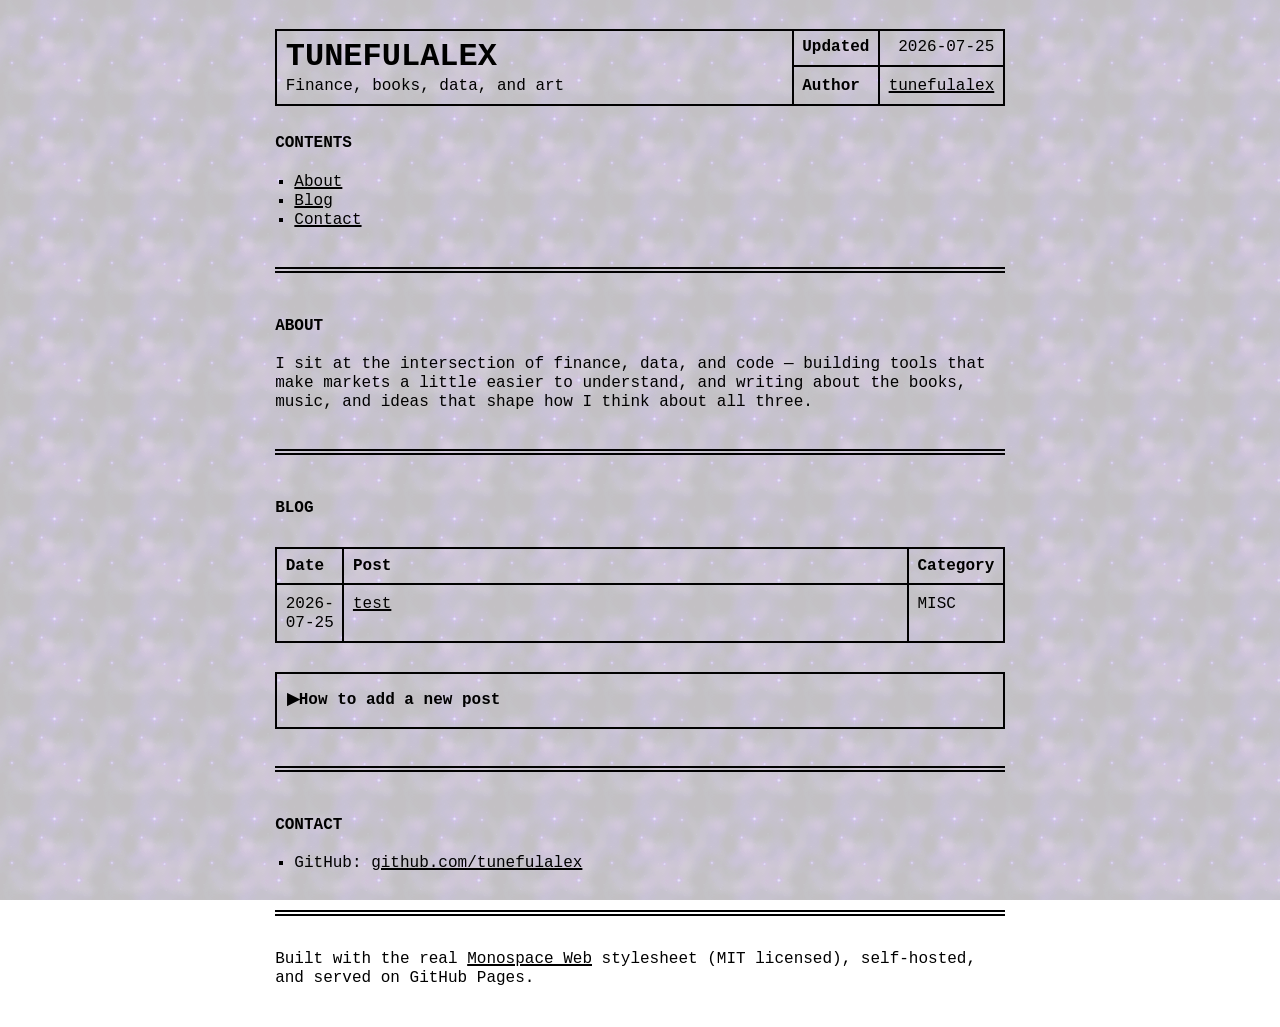
==== commit 22141030: "Add files via upload" ====
--- a/index.html
+++ b/index.html
@@ -57,19 +57,9 @@
     <th>Category</th>
   </tr>
   <tr>
-    <td>2024-01-15</td>
-    <td><a href="posts/post-1.html">The Algorithmic Symphony: Finding Music in Market Data</a></td>
-    <td>FINANCE</td>
-  </tr>
-  <tr>
-    <td>2024-01-08</td>
-    <td><a href="posts/post-2.html">Book Review: &ldquo;The Quants&rdquo; by Scott Patterson</a></td>
-    <td>BOOKS</td>
-  </tr>
-  <tr>
-    <td>2024-01-01</td>
-    <td><a href="posts/post-3.html">Learning to Code: A Finance Professional&rsquo;s Journey</a></td>
-    <td>TECH</td>
+    <td>2026-07-25</td>
+    <td><a href="posts/post-1.html">test</a></td>
+    <td>MISC</td>
   </tr>
 </table>
 
--- a/custom.css
+++ b/custom.css
@@ -0,0 +1,13 @@
+/* custom.css — site-specific tweaks on top of the vendor Monospace Web styles.
+   Kept separate from vendor/ so the original files stay untouched. */
+
+body::before {
+  content: "";
+  position: fixed;
+  inset: 0;
+  background-image: url('assets/images/purplesky.gif');
+  background-repeat: repeat;
+  opacity: 0.25;
+  z-index: -1;
+  pointer-events: none;
+}
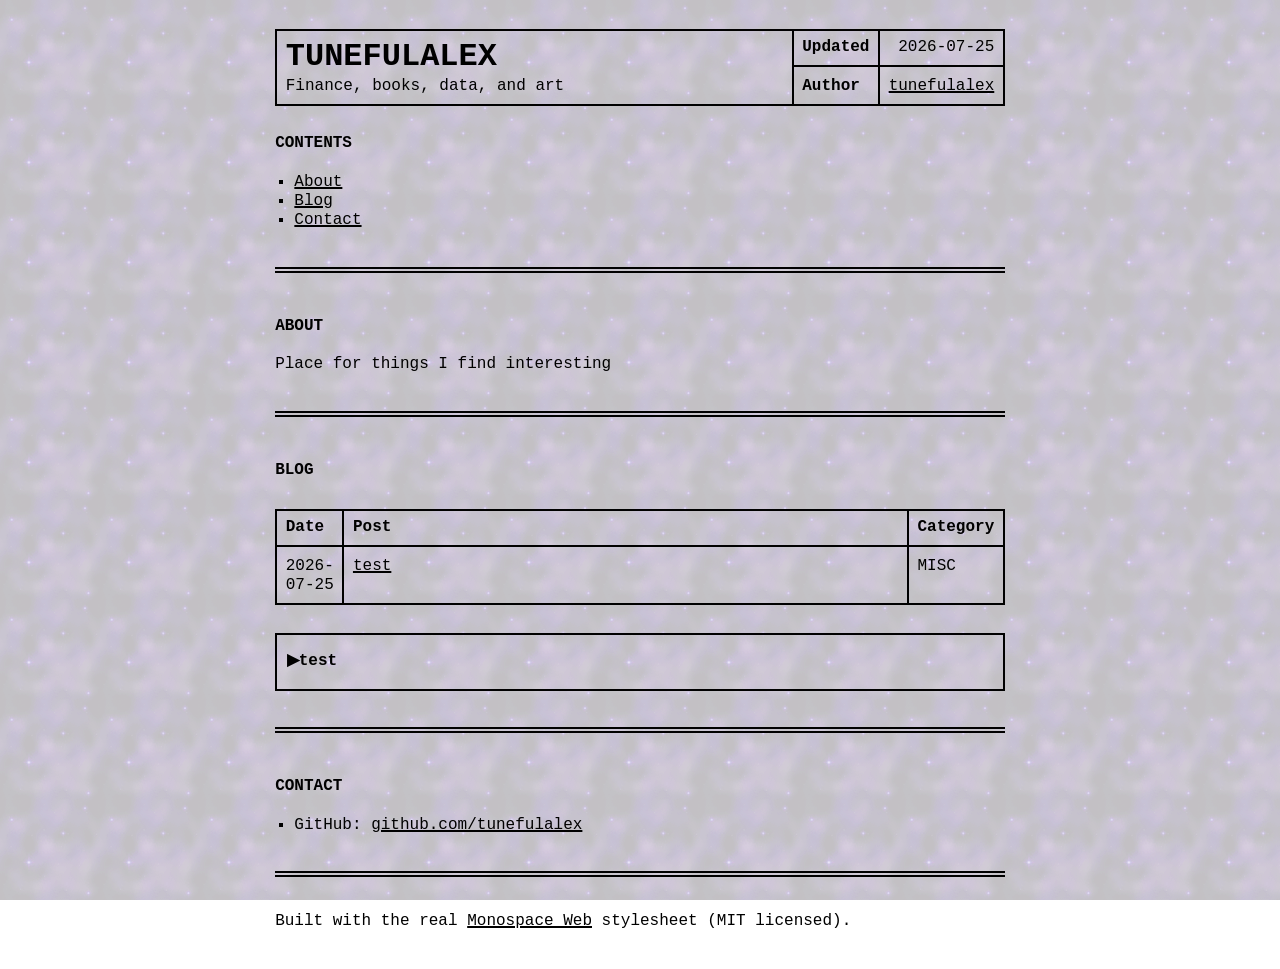
==== commit 0836518a: "Update index.html" ====
--- a/index.html
+++ b/index.html
@@ -40,10 +40,7 @@
 <h2 id="about">About</h2>
 
 <p>
-  I sit at the intersection of finance, data, and code &mdash; building
-  tools that make markets a little easier to understand, and writing
-  about the books, music, and ideas that shape how I think about all
-  three.
+  Place for things I find interesting
 </p>
 
 <hr>
@@ -64,11 +61,9 @@
 </table>
 
 <details>
-  <summary>How to add a new post</summary>
+  <summary>test</summary>
   <p>
-    Copy <code>posts/post-template.html</code>, rename it, fill in the title, date,
-    category, and body text, then add a row above with its date, title/link, and
-    category.
+    test!
   </p>
 </details>
 
@@ -84,7 +79,7 @@
 
 <p>
   Built with the real <a href="https://github.com/owickstrom/the-monospace-web">Monospace Web</a>
-  stylesheet (MIT licensed), self-hosted, and served on GitHub Pages.
+  stylesheet (MIT licensed).
 </p>
 
 <div class="debug-grid"></div>
